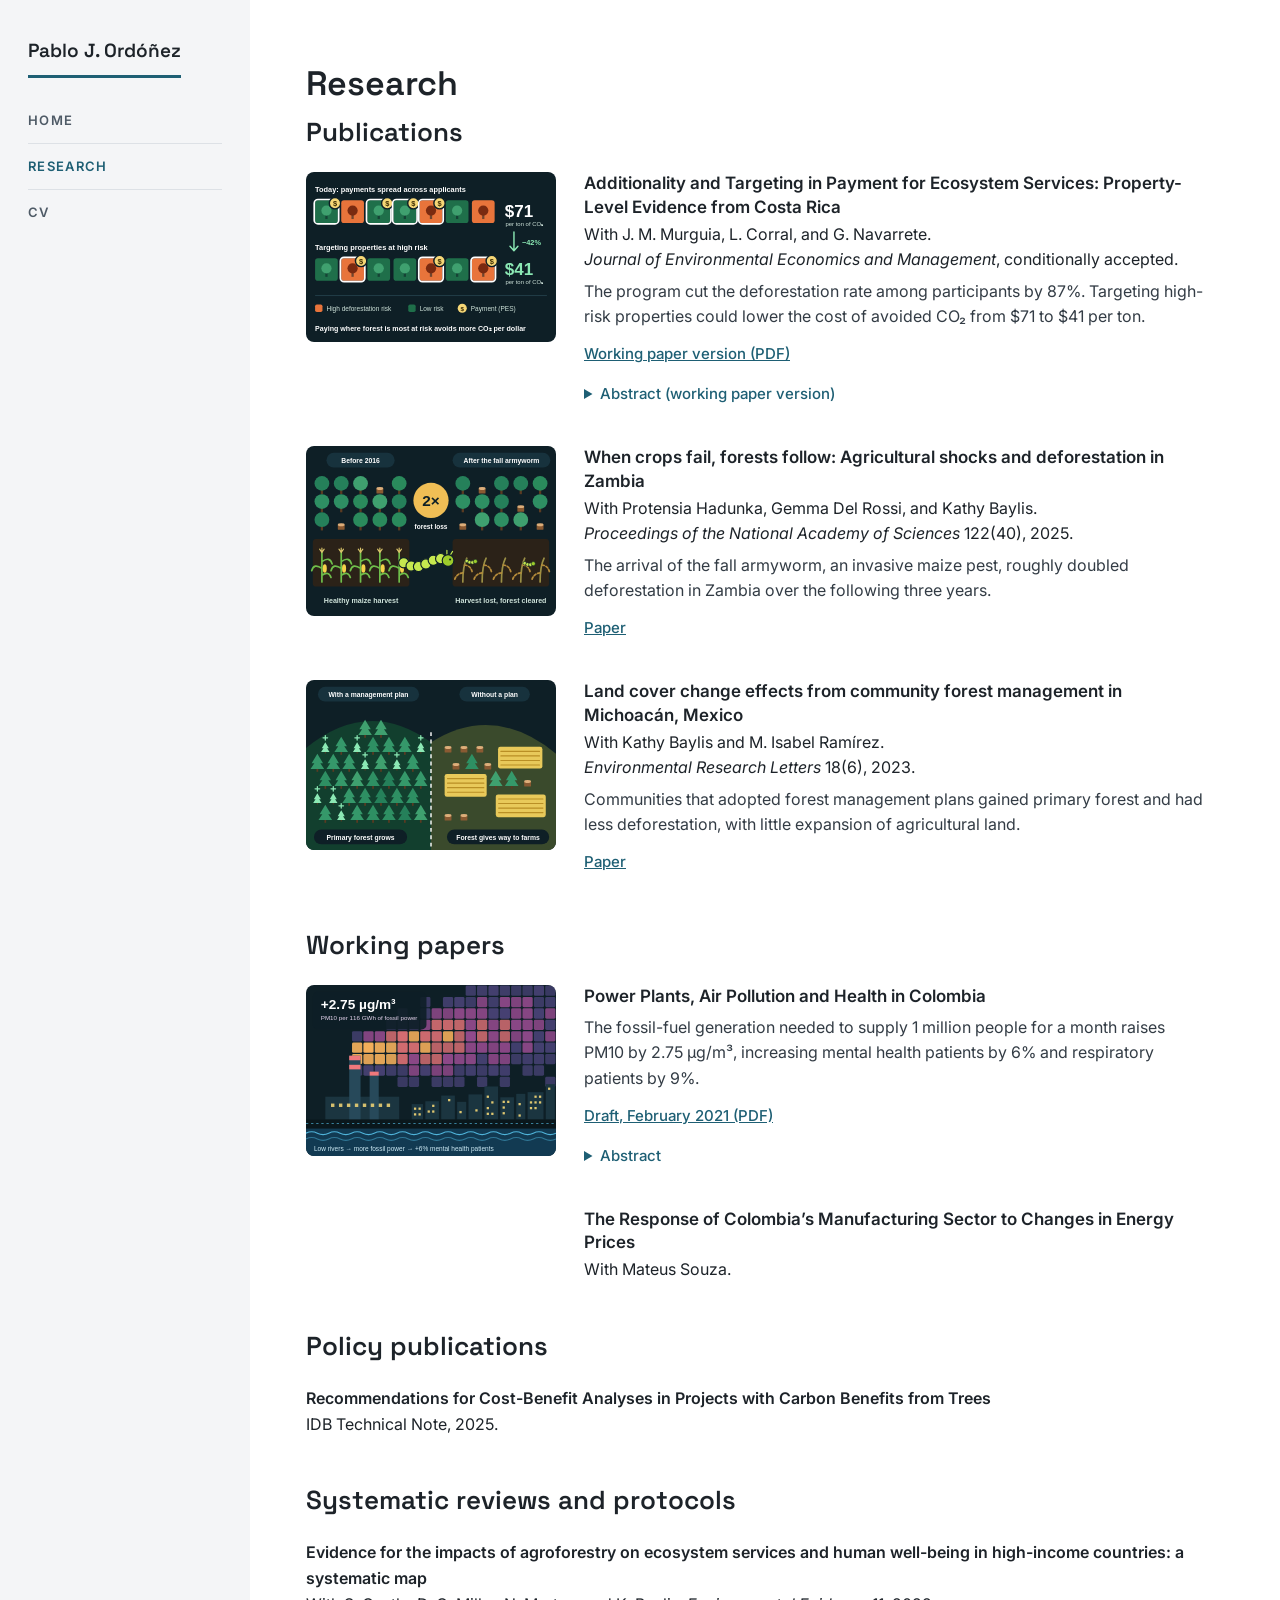
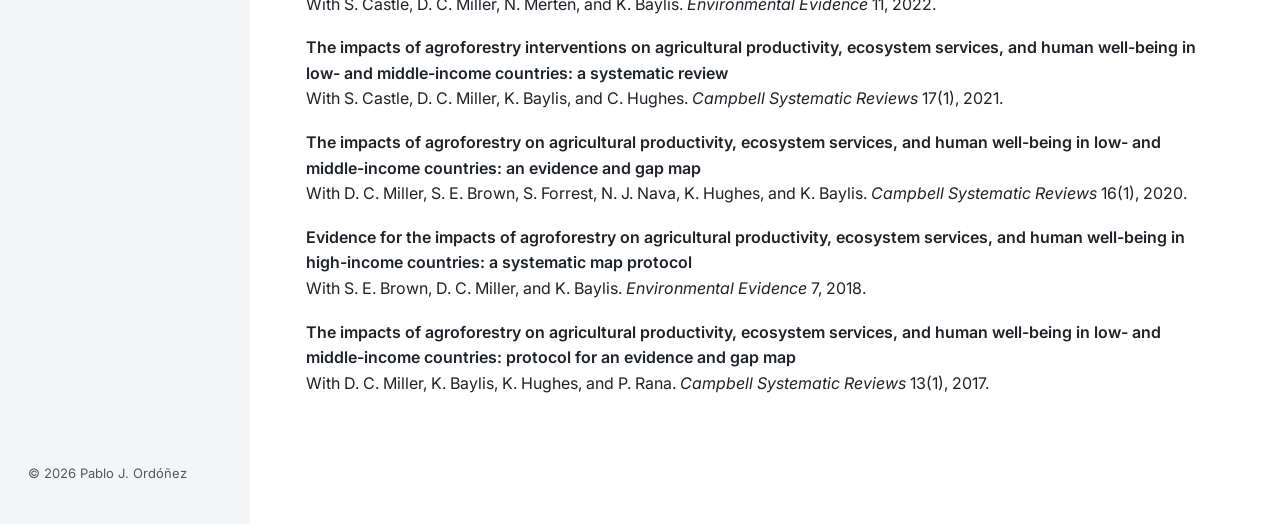
==== research.html @ ce266dba "Add files via upload" ====
<!doctype html>
<html lang="en">
<head>
<meta charset="utf-8">
<meta name="viewport" content="width=device-width, initial-scale=1">
<title>Research | Pablo J. Ordóñez</title>
<meta name="description" content="Publications, working papers and policy notes by Pablo J. Ordóñez on deforestation, land use, payments for ecosystem services, and air pollution and health.">
<link rel="icon" href="images/favicon.svg" type="image/svg+xml">
<link rel="preconnect" href="https://fonts.googleapis.com">
<link rel="preconnect" href="https://fonts.gstatic.com" crossorigin>
<link rel="stylesheet" href="https://fonts.googleapis.com/css2?family=Inter:wght@400;500;600&family=Space+Grotesk:wght@500;600&display=swap">
<link rel="stylesheet" href="style.css">
</head>
<body>

<aside class="sidebar">
  <a class="site-name" href="index.html">Pablo J. Ordóñez</a>
  <nav class="menu" aria-label="Main">
    <a href="index.html">Home</a>
    <a href="research.html" aria-current="page">Research</a>
    <a href="cv.html">CV</a>
  </nav>
  <small>© 2026 Pablo J. Ordóñez</small>
</aside>

<main>
  <div class="wrap">
    <h1>Research</h1>

    <section aria-labelledby="publications">
      <h2 id="publications">Publications</h2>

      <article class="paper">
        <img src="images/fig-costa-rica.svg" width="440" height="300" alt="The same seven properties twice: payments spread across applicants cost 71 dollars per ton of CO2; paying the high-risk properties costs 41 dollars per ton.">
        <div class="paper-body">
          <h3>Additionality and Targeting in Payment for Ecosystem Services: Property-Level Evidence from Costa Rica</h3>
          <p>With J. M. Murguia, L. Corral, and G. Navarrete.</p>
          <p><em>Journal of Environmental Economics and Management</em>, conditionally accepted.</p>
          <p class="finding">The program cut the deforestation rate among participants by 87%. Targeting high-risk properties could lower the cost of avoided CO₂ from $71 to $41 per ton.</p>
          <div class="links">
            <a href="https://github.com/pablojordonez/WebsiteDocs/raw/main/JMP_Ordonez_2023_Costa_Rica_PES.pdf">Working paper version (PDF)</a>
          </div>
          <details>
            <summary>Abstract (working paper version)</summary>
            <p>Our study evaluates the effect on deforestation and land cover of Costa Rica’s payment-for-ecosystem-services (PES) program, one of the oldest country-wide PES programs in the world. Using property level data from over 2,600 landowners who applied to participate in the program between 2016 and 2019, we employ an event study design using modern methods that account for rollout under treatment heterogeneity and find a statistically significant decrease in the deforestation rate. The estimated effect represents an 87% decrease with respect to the pre-2016 average deforestation rate and is equivalent to 0.09 hectares of avoided deforestation per property (a small total effect given the low baseline deforestation). We find no significant effect on forest cover, but we find suggestive evidence that there is a shift from annual to perennial crops. Given that the lack of additionality is one of the main critiques of PES programs, we explore whether the program could increase its additionality by targeting properties with higher ex-ante deforestation risk. For this, we train a machine learning model to predict which properties have a higher risk of deforestation and find that the program is currently not enrolling disproportionately more high-risk properties. Limiting our focus to these properties, we find that the reduction in the deforestation rate is 27-73% larger than what we find for the whole sample of participants. Risk-based targeting could reduce the cost of avoided CO₂ emissions by 42%, from $71 for the current program to $41 per ton, well under current estimates of the social cost of carbon.</p>
          </details>
        </div>
      </article>

      <article class="paper">
        <img src="images/fig-zambia.svg" width="440" height="300" alt="Before 2016: healthy maize and an intact forest. After the fall armyworm: the maize is eaten and twice as many trees are cut.">
        <div class="paper-body">
          <h3>When crops fail, forests follow: Agricultural shocks and deforestation in Zambia</h3>
          <p>With Protensia Hadunka, Gemma Del Rossi, and Kathy Baylis.</p>
          <p><em>Proceedings of the National Academy of Sciences</em> 122(40), 2025.</p>
          <p class="finding">The arrival of the fall armyworm, an invasive maize pest, roughly doubled deforestation in Zambia over the following three years.</p>
          <div class="links">
            <a href="https://www.pnas.org/doi/10.1073/pnas.2427156122">Paper</a>
            <!-- TODO: add press coverage, e.g. <a href="https://...">Press</a> -->
          </div>
          <!-- TODO: paste the published abstract and uncomment.
          <details>
            <summary>Abstract</summary>
            <p>ABSTRACT TEXT</p>
          </details>
          -->
        </div>
      </article>

      <article class="paper">
        <img src="images/fig-michoacan.svg" width="440" height="300" alt="Two neighbouring hills: the community with a forest management plan has dense, growing pine forest; the one without has stumps and farm fields.">
        <div class="paper-body">
          <h3>Land cover change effects from community forest management in Michoacán, Mexico</h3>
          <p>With Kathy Baylis and M. Isabel Ramírez.</p>
          <p><em>Environmental Research Letters</em> 18(6), 2023.</p>
          <p class="finding">Communities that adopted forest management plans gained primary forest and had less deforestation, with little expansion of agricultural land.</p>
          <div class="links">
            <a href="https://iopscience.iop.org/article/10.1088/1748-9326/accdef">Paper</a>
          </div>
          <!-- TODO: paste the published abstract and uncomment.
          <details>
            <summary>Abstract</summary>
            <p>ABSTRACT TEXT</p>
          </details>
          -->
        </div>
      </article>
    </section>

    <section aria-labelledby="working-papers">
      <h2 id="working-papers">Working papers</h2>

      <article class="paper">
        <img src="images/fig-colombia.svg" width="440" height="300" alt="A fossil-fuel power plant sends a plume of particulate pollution over a city while the river runs low.">
        <div class="paper-body">
          <h3>Power Plants, Air Pollution and Health in Colombia</h3>
          <!-- TODO: add status, e.g. <p><em>Under revision.</em></p> -->
          <p class="finding">The fossil-fuel generation needed to supply 1 million people for a month raises PM10 by 2.75 µg/m³, increasing mental health patients by 6% and respiratory patients by 9%.</p>
          <div class="links">
            <a href="https://github.com/pjordon2/MyWebsite/raw/master/JMP_Ordonez.pdf">Draft, February 2021 (PDF)</a>
          </div>
          <details>
            <summary>Abstract</summary>
            <p>In this paper I estimate how electricity generation from fossil fuel power plants affects air pollution in Colombia, and how that air pollution affects the mental, respiratory and cardiovascular health of the population around them. I use the river flows that feed hydroelectric power plants as instruments for electricity generation from fossil-fuel plants, to estimate increases on particulate matter (PM10) and associated health effects. I find that the electricity necessary to meet the monthly demand for 1 million people (116 GWh), is responsible for 2.75 µg/m³ of PM10, leading to an increase in mental health patients of 6%, and of 9% for respiratory health patients. I show that this has significant economic effects, highlighting that the inclusion of mental health effects increases the total costs by 13%. The total health costs for the 24 million people in my sample, amount to 22 million USD per year, for 1 µg/m³ of PM10. A cost-benefit analysis of the replacement of coal power plants around Bogotá by solar generation, shows that the health benefits outweigh the cost of the tax incentives, with a benefit-cost ratio of 6:1.</p>
          </details>
        </div>
      </article>

      <article class="paper text-only">
        <div class="paper-body">
          <h3>The Response of Colombia’s Manufacturing Sector to Changes in Energy Prices</h3>
          <p>With Mateus Souza.</p>
        </div>
      </article>
    </section>

    <!-- TODO: list work in progress and uncomment.
    <section aria-labelledby="in-progress">
      <h2 id="in-progress">Work in progress</h2>
      <p class="review">TITLE, with COAUTHORS</p>
      <p class="review">TITLE, with COAUTHORS</p>
    </section>
    -->

    <section aria-labelledby="policy">
      <h2 id="policy">Policy publications</h2>
      <p class="review"><a href="https://publications.iadb.org/en/recommendations-cost-benefit-analyses-projects-carbon-benefits-trees">Recommendations for Cost-Benefit Analyses in Projects with Carbon Benefits from Trees</a>IDB Technical Note, 2025.</p>
    </section>

    <section aria-labelledby="reviews">
      <h2 id="reviews">Systematic reviews and protocols</h2>
      <p class="review"><a href="https://doi.org/10.1186/s13750-022-00260-4">Evidence for the impacts of agroforestry on ecosystem services and human well-being in high-income countries: a systematic map</a>With S. Castle, D. C. Miller, N. Merten, and K. Baylis. <em>Environmental Evidence</em> 11, 2022.</p>
      <p class="review"><a href="https://doi.org/10.1002/cl2.1167">The impacts of agroforestry interventions on agricultural productivity, ecosystem services, and human well-being in low- and middle-income countries: a systematic review</a>With S. Castle, D. C. Miller, K. Baylis, and C. Hughes. <em>Campbell Systematic Reviews</em> 17(1), 2021.</p>
      <p class="review"><a href="https://doi.org/10.1002/cl2.1066">The impacts of agroforestry on agricultural productivity, ecosystem services, and human well-being in low- and middle-income countries: an evidence and gap map</a>With D. C. Miller, S. E. Brown, S. Forrest, N. J. Nava, K. Hughes, and K. Baylis. <em>Campbell Systematic Reviews</em> 16(1), 2020.</p>
      <p class="review"><a href="https://doi.org/10.1186/s13750-018-0136-0">Evidence for the impacts of agroforestry on agricultural productivity, ecosystem services, and human well-being in high-income countries: a systematic map protocol</a>With S. E. Brown, D. C. Miller, and K. Baylis. <em>Environmental Evidence</em> 7, 2018.</p>
      <p class="review"><a href="https://doi.org/10.1002/CL2.173">The impacts of agroforestry on agricultural productivity, ecosystem services, and human well-being in low- and middle-income countries: protocol for an evidence and gap map</a>With D. C. Miller, K. Baylis, K. Hughes, and P. Rana. <em>Campbell Systematic Reviews</em> 13(1), 2017.</p>
    </section>

  </div>
</main>

</body>
</html>
---- style.css ----
/* Pablo J. Ordóñez — site styles. Change the --accent colors to retheme the site. */
:root {
  --ink: #1D2329;
  --body: #333C45;
  --muted: #4E5A66;
  --line: #DDE1E6;
  --panel: #F4F5F7;
  --accent: #1E5F74;
  --accent-dark: #12414F;
  --bg: #FFFFFF;
  color-scheme: light;
}

* { box-sizing: border-box; }
html { -webkit-text-size-adjust: 100%; }

body {
  margin: 0;
  display: flex;
  min-height: 100vh;
  font-family: Inter, system-ui, -apple-system, "Segoe UI", sans-serif;
  font-size: 17px;
  line-height: 1.65;
  color: var(--ink);
  background: var(--bg);
}

a { color: var(--accent); }
a:hover { color: var(--accent-dark); }
a:focus-visible, summary:focus-visible { outline: 2px solid var(--accent); outline-offset: 3px; }

h1, h2, .site-name {
  font-family: "Space Grotesk", Inter, system-ui, sans-serif;
  font-weight: 600;
  line-height: 1.2;
}

/* ---------- Side menu ---------- */
.sidebar {
  flex: 0 0 250px;
  background: var(--panel);
  padding: 40px 28px;
  display: flex;
  flex-direction: column;
  gap: 20px;
}
.site-name {
  align-self: flex-start;
  font-size: 19px;
  color: var(--ink);
  text-decoration: none;
  padding-bottom: 12px;
  border-bottom: 3px solid var(--accent);
}
.site-name:hover { color: var(--ink); }
.menu {
  display: flex;
  flex-direction: column;
  font-size: 13px;
  font-weight: 600;
  letter-spacing: 0.1em;
  text-transform: uppercase;
}
.menu a {
  min-height: 46px;
  display: flex;
  align-items: center;
  color: var(--muted);
  text-decoration: none;
  border-bottom: 1px solid var(--line);
}
.menu a:last-child { border-bottom: 0; }
.menu a:hover, .menu a[aria-current="page"] { color: var(--accent); }
.sidebar small { margin-top: auto; font-size: 13px; color: var(--muted); }

/* ---------- Content ---------- */
main { flex: 1; min-width: 0; padding: 64px 56px 80px; }
.wrap { max-width: 900px; }
h1 { font-size: 34px; margin: 0 0 12px; }
h2 { font-size: 26px; margin: 0 0 24px; }
section { margin-bottom: 48px; }

/* Home */
.intro { display: flex; flex-wrap: wrap; align-items: flex-start; gap: 40px 64px; }
.bio { flex: 999 1 380px; min-width: 0; max-width: 540px; }
.bio p { margin: 0 0 16px; }
.role { font-size: 18px; font-weight: 500; color: var(--accent); }
.card { flex: 1 1 240px; min-width: 0; max-width: 280px; }
.photo {
  position: relative;
  width: 180px;
  height: 180px;
  border-radius: 50%;
  overflow: hidden;
  background: var(--panel);
  display: grid;
  place-items: center;
  font-family: "Space Grotesk", Inter, sans-serif;
  font-size: 44px;
  color: var(--muted);
}
.photo img { position: absolute; inset: 0; width: 100%; height: 100%; object-fit: cover; }
.contacts { list-style: none; margin: 20px 0 0; padding: 0; font-size: 15px; }
.contacts a {
  min-height: 46px;
  display: flex;
  align-items: center;
  gap: 12px;
  text-decoration: none;
  border-top: 1px solid var(--line);
}
.contacts li:last-child a { border-bottom: 1px solid var(--line); }
.contacts svg { flex: none; }

/* Research */
.paper { display: flex; flex-wrap: wrap; align-items: flex-start; gap: 16px 28px; margin-bottom: 32px; }
.paper > img { flex: 0 0 250px; width: 250px; max-width: 100%; height: auto; border-radius: 8px; }
.paper-body { flex: 1 1 340px; min-width: 0; font-size: 16px; line-height: 1.6; }
.paper-body h3 { margin: 0 0 2px; font-size: 17px; font-weight: 600; line-height: 1.4; }
.paper-body p { margin: 0; }
.paper-body .finding { margin-top: 6px; color: var(--body); }
.links { display: flex; flex-wrap: wrap; gap: 0 20px; margin-top: 4px; font-size: 15px; font-weight: 500; }
.links a { min-height: 40px; display: inline-flex; align-items: center; }
details summary { cursor: pointer; padding: 8px 0; font-size: 15px; font-weight: 500; color: var(--accent); }
details p { font-size: 15px; line-height: 1.65; color: var(--body); }
.review { margin: 0 0 18px; font-size: 16px; line-height: 1.6; }
.review a { display: block; font-weight: 600; color: var(--ink); text-decoration: none; }
.review a:hover { color: var(--accent); text-decoration: underline; }

@media (min-width: 1000px) { .paper.text-only .paper-body { margin-left: 278px; } }

/* CV and teaching */
.button {
  display: inline-flex;
  align-items: center;
  gap: 8px;
  min-height: 46px;
  padding: 0 20px;
  border-radius: 6px;
  background: var(--accent);
  color: #FFFFFF;
  font-weight: 600;
  text-decoration: none;
}
.button:hover { background: var(--accent-dark); color: #FFFFFF; }
.row { display: flex; flex-wrap: wrap; gap: 2px 32px; padding: 12px 0; border-top: 1px solid var(--line); }
.row:last-child { border-bottom: 1px solid var(--line); }
.row .when { flex: 0 0 150px; font-size: 15px; color: var(--muted); font-variant-numeric: tabular-nums; }
.row .what { flex: 1 1 340px; min-width: 0; }

/* ---------- Phones and narrow windows ---------- */
@media (max-width: 760px) {
  body { flex-direction: column; }
  .sidebar { flex: none; padding: 16px 20px 8px; gap: 6px; }
  .menu { flex-direction: row; flex-wrap: wrap; gap: 0 24px; }
  .menu a { border-bottom: 0; }
  .sidebar small { display: none; }
  main { padding: 32px 20px 56px; }
  h1 { font-size: 30px; }
}
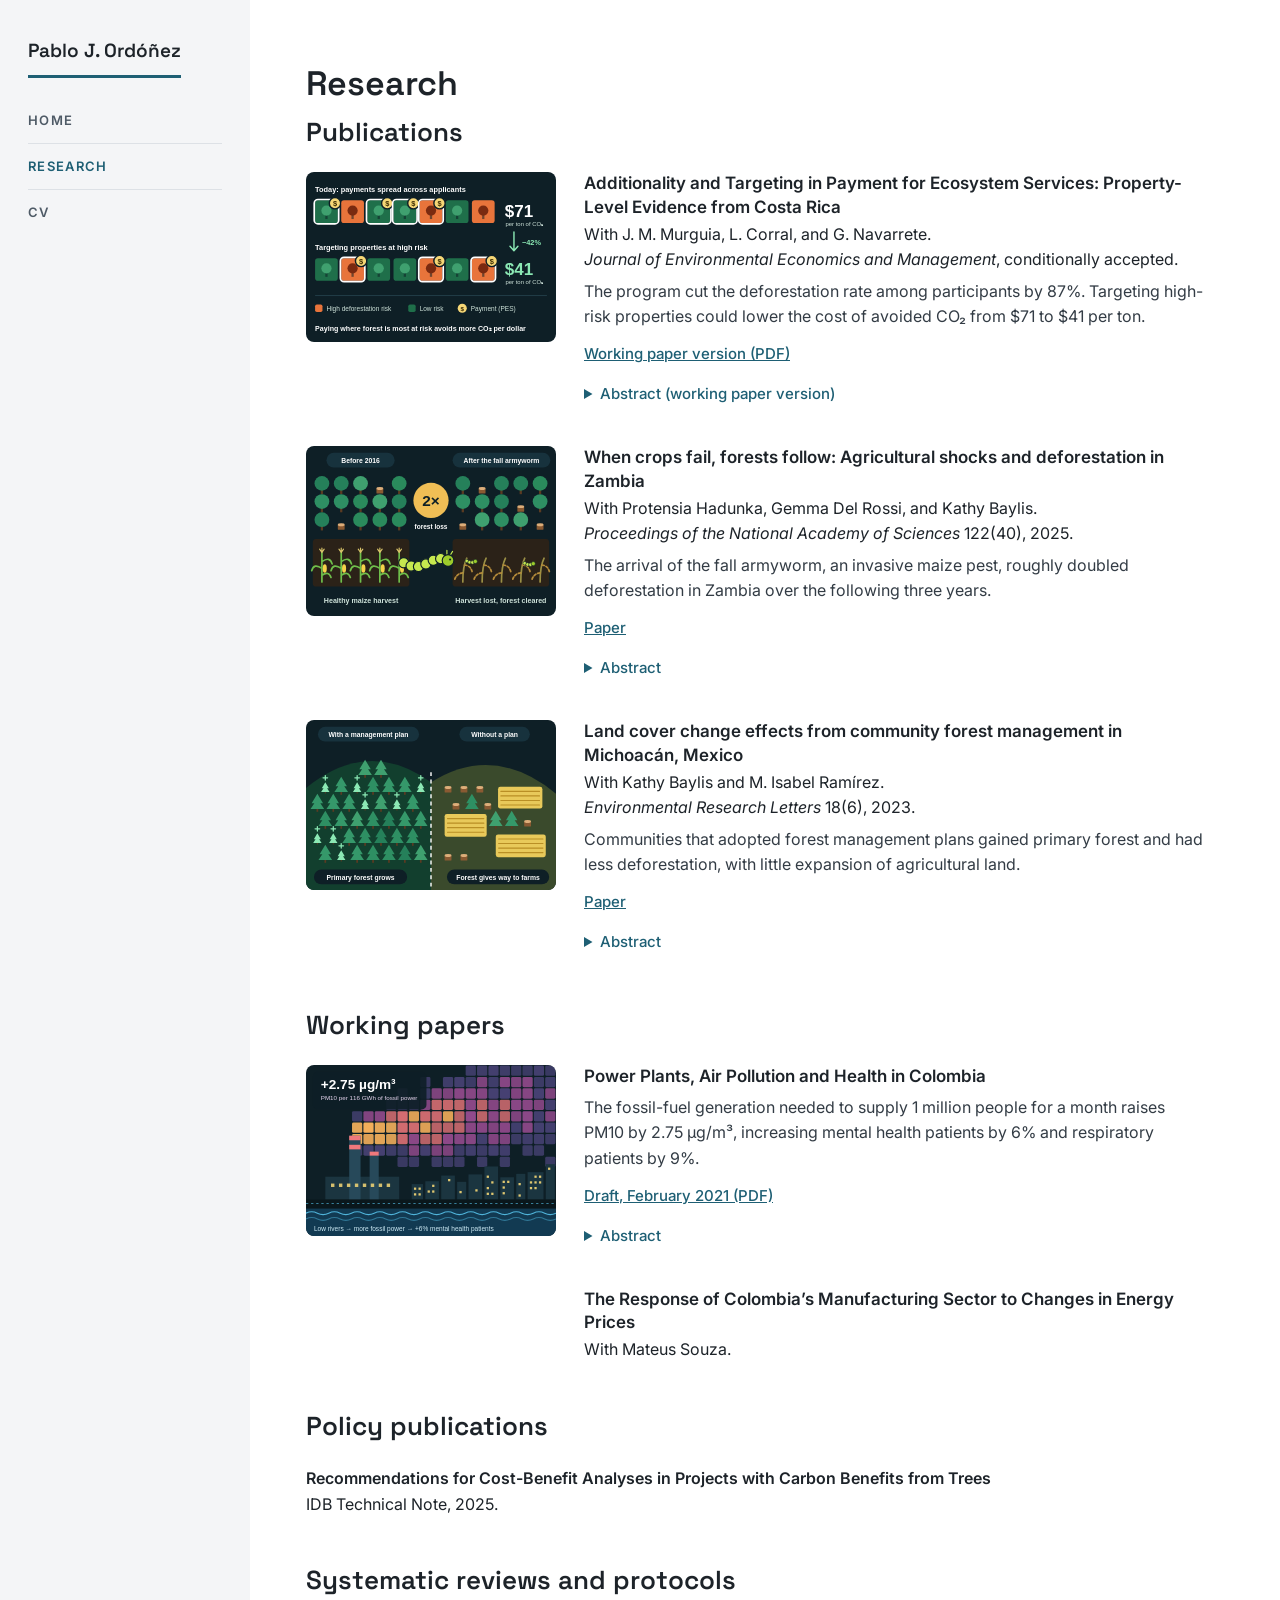
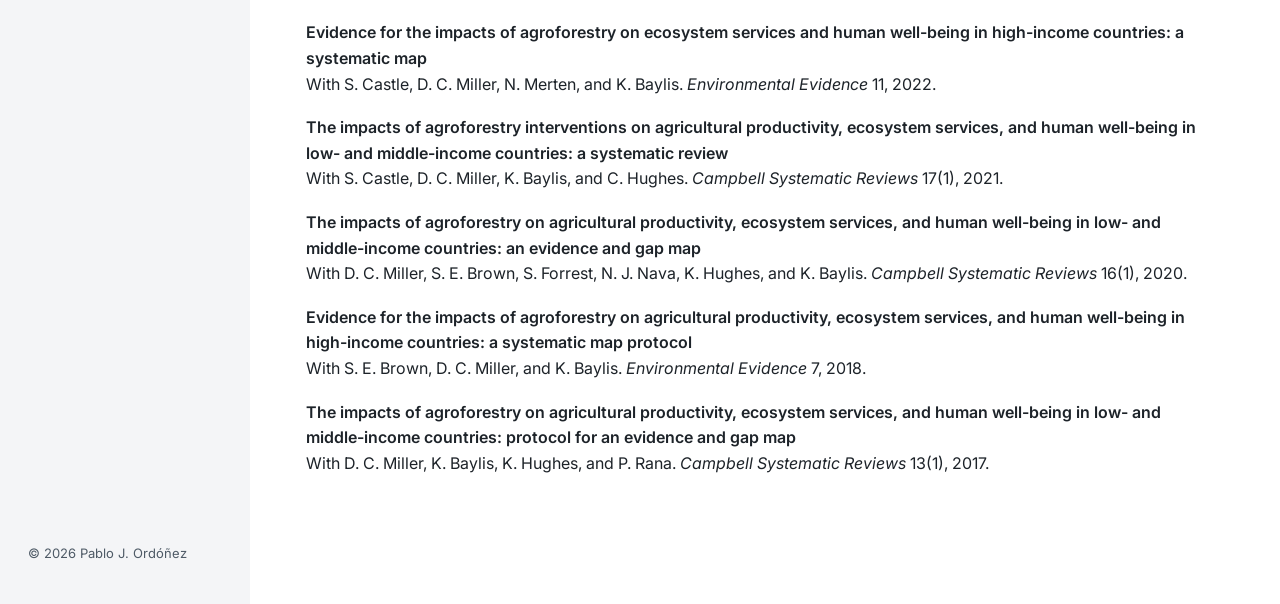
==== commit f43ca0f1: "Add published abstracts for PNAS and ERL papers Co-Authored-By: Claude Opus 5.5 <noreply@anthropic.c" ====
--- a/research.html
+++ b/research.html
@@ -58,12 +58,10 @@
             <a href="https://www.pnas.org/doi/10.1073/pnas.2427156122">Paper</a>
             <!-- TODO: add press coverage, e.g. <a href="https://...">Press</a> -->
           </div>
-          <!-- TODO: paste the published abstract and uncomment.
           <details>
             <summary>Abstract</summary>
-            <p>ABSTRACT TEXT</p>
+            <p>As climate change makes agricultural production shocks more frequent and severe, it is vital to understand their effect on farmer welfare, land use, and deforestation. Theoretically, a change in agricultural productivity could increase or decrease deforestation by changing demand for agricultural land and/or through the consumption of forests as a coping strategy. This paper uses the introduction of a crop pest to sub-Saharan Africa to estimate the effect of a negative agricultural productivity shock on deforestation. Using primary household data, we first find that farmers who were exposed to higher levels of fall armyworm saw substantial decreases in yield and food security. Using estimates of fall armyworm suitability in conjunction with machine-learning models of maize yields and deforestation, we find that the introduction of the fall armyworm induced a doubling of the deforestation rate in Zambia in the 3 y following the outbreak. This increase was driven both by increased agricultural land expansion and increased charcoal production as a coping strategy. These responses vary substantially over space. More remote areas experienced 23% lower FAW-induced deforestation compared with the sample average, suggesting that farmers with access to maize and charcoal markets may have increased deforestation as a response. Wealthier areas were also less likely to deforest in response to FAW pressure. In sum, our results suggest that negative agricultural productivity shocks may lead to a negative climate feedback, with farmers engaging in emissions-increasing strategies in response.</p>
           </details>
-          -->
         </div>
       </article>
 
@@ -77,12 +75,10 @@
           <div class="links">
             <a href="https://iopscience.iop.org/article/10.1088/1748-9326/accdef">Paper</a>
           </div>
-          <!-- TODO: paste the published abstract and uncomment.
           <details>
             <summary>Abstract</summary>
-            <p>ABSTRACT TEXT</p>
+            <p>More than half of Mexico’s forests and about a third of the forests of the world are communally owned. Despite this, community forest management (CFM) is the least studied forest management policy, and existing studies have focused on the effects of CFM on deforestation. In this paper, we evaluate the effect of CFM on land cover more broadly, to understand how CFM affects a community’s land use decisions. Mexico’s forestry administration mandates that to legally sell timber, communities must adopt forest management plans designed by a certified forester. In this study, we use differential access to foresters to identify the effect of community management on land cover and deforestation. We find that over time communities that adopt management plans see relatively more primary forest, a limited expansion of the agricultural frontier, and a decrease in deforestation. The decrease in deforestation is economically significant since the economic benefits from the avoided CO₂ emissions alone could far outweigh the costs of adopting the management plans.</p>
           </details>
-          -->
         </div>
       </article>
     </section>
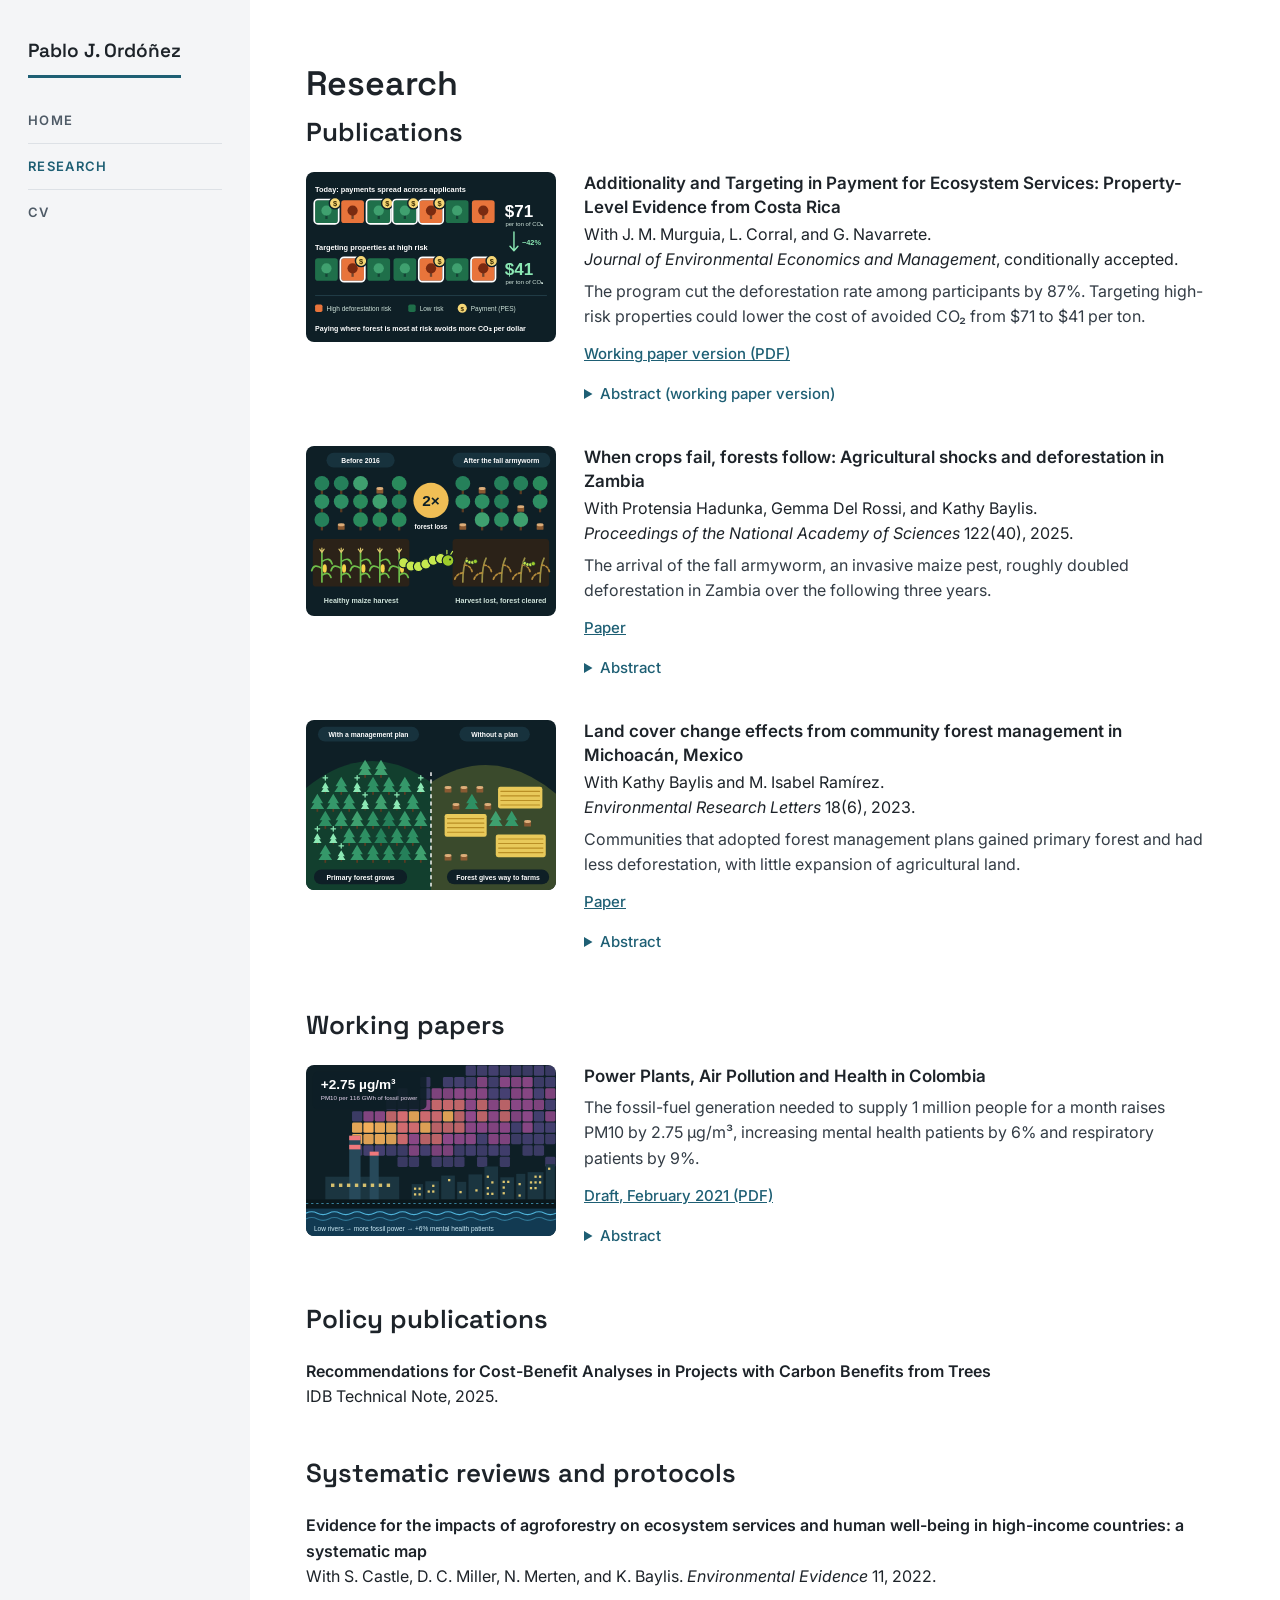
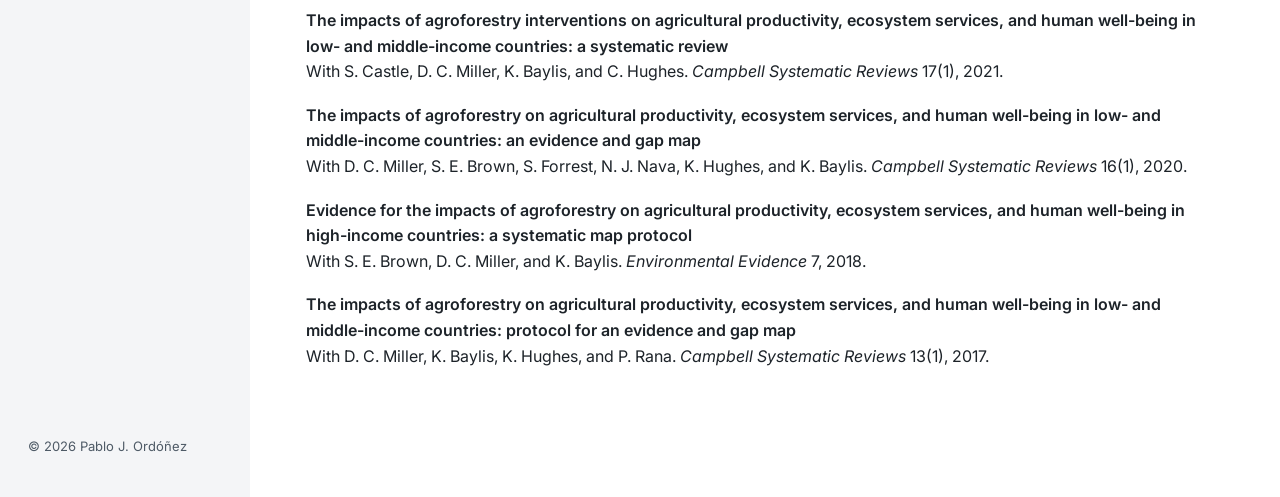
==== commit da609e9c: "Remove Colombia manufacturing working paper Co-Authored-By: Claude Opus 5.5 <noreply@anthropic.com>" ====
--- a/research.html
+++ b/research.html
@@ -101,13 +101,6 @@
           </details>
         </div>
       </article>
-
-      <article class="paper text-only">
-        <div class="paper-body">
-          <h3>The Response of Colombia’s Manufacturing Sector to Changes in Energy Prices</h3>
-          <p>With Mateus Souza.</p>
-        </div>
-      </article>
     </section>
 
     <!-- TODO: list work in progress and uncomment.
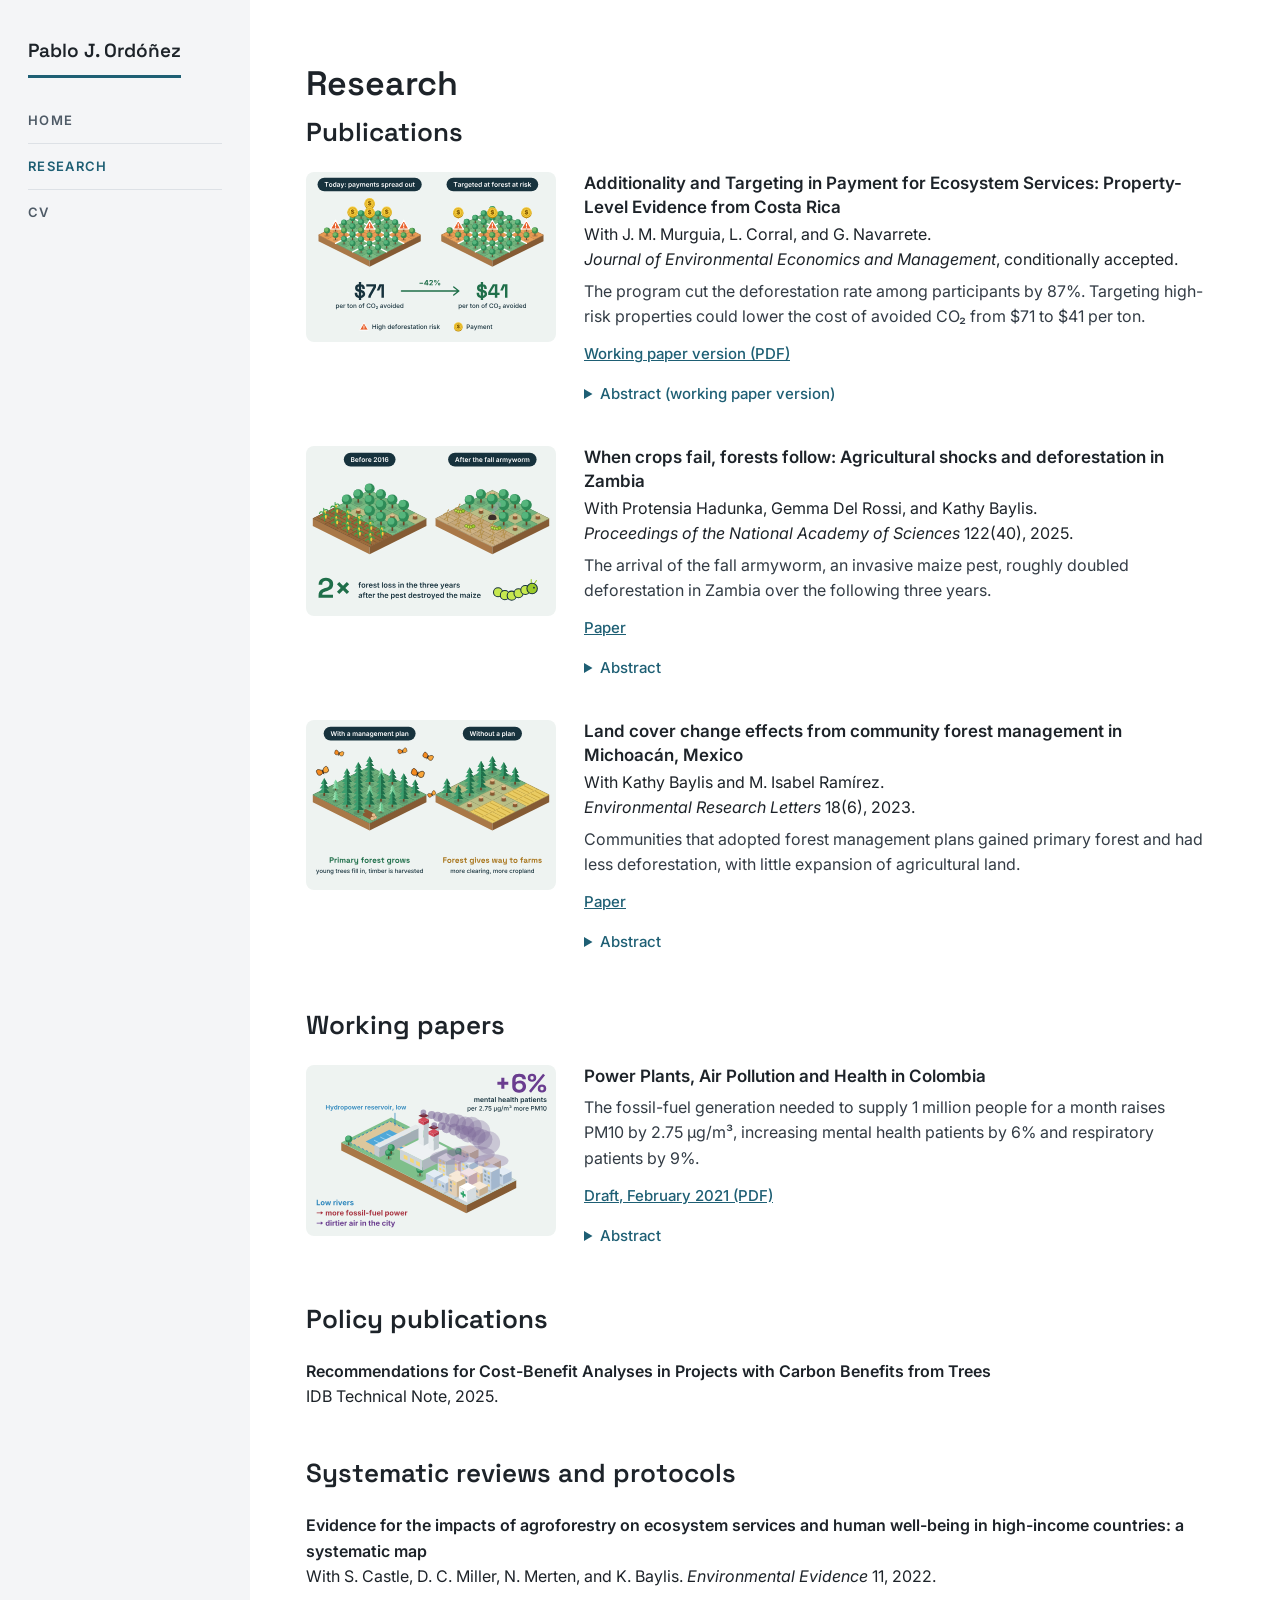
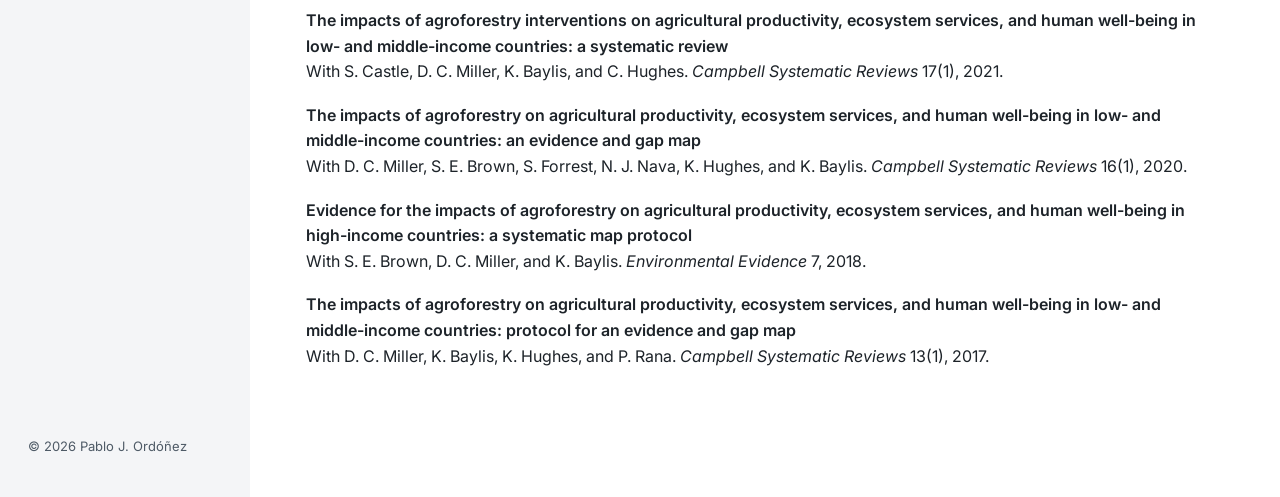
==== commit 771c447e: "Update paper illustrations and match their alt text Co-Authored-By: Claude Opus 5.5 <noreply@anthrop" ====
--- a/research.html
+++ b/research.html
@@ -31,7 +31,7 @@
       <h2 id="publications">Publications</h2>
 
       <article class="paper">
-        <img src="images/fig-costa-rica.svg" width="440" height="300" alt="The same seven properties twice: payments spread across applicants cost 71 dollars per ton of CO2; paying the high-risk properties costs 41 dollars per ton.">
+        <img src="images/fig-costa-rica.svg" width="440" height="300" alt="Two landscapes of nine forest properties each. Today payments are spread across properties, mostly low risk, at 71 dollars per ton of CO2. Targeting the three high-risk properties costs 41 dollars per ton.">
         <div class="paper-body">
           <h3>Additionality and Targeting in Payment for Ecosystem Services: Property-Level Evidence from Costa Rica</h3>
           <p>With J. M. Murguia, L. Corral, and G. Navarrete.</p>
@@ -48,7 +48,7 @@
       </article>
 
       <article class="paper">
-        <img src="images/fig-zambia.svg" width="440" height="300" alt="Before 2016: healthy maize and an intact forest. After the fall armyworm: the maize is eaten and twice as many trees are cut.">
+        <img src="images/fig-zambia.svg" width="440" height="300" alt="Two small landscapes. Before 2016 the maize is healthy and three forest plots are cleared; after the fall armyworm the maize is destroyed and six plots are cleared.">
         <div class="paper-body">
           <h3>When crops fail, forests follow: Agricultural shocks and deforestation in Zambia</h3>
           <p>With Protensia Hadunka, Gemma Del Rossi, and Kathy Baylis.</p>
@@ -66,7 +66,7 @@
       </article>
 
       <article class="paper">
-        <img src="images/fig-michoacan.svg" width="440" height="300" alt="Two neighbouring hills: the community with a forest management plan has dense, growing pine forest; the one without has stumps and farm fields.">
+        <img src="images/fig-michoacan.svg" width="440" height="300" alt="Two small landscapes. With a forest management plan the land is covered in pines with young trees growing; without a plan there are stumps and crop fields.">
         <div class="paper-body">
           <h3>Land cover change effects from community forest management in Michoacán, Mexico</h3>
           <p>With Kathy Baylis and M. Isabel Ramírez.</p>
@@ -87,7 +87,7 @@
       <h2 id="working-papers">Working papers</h2>
 
       <article class="paper">
-        <img src="images/fig-colombia.svg" width="440" height="300" alt="A fossil-fuel power plant sends a plume of particulate pollution over a city while the river runs low.">
+        <img src="images/fig-colombia.svg" width="440" height="300" alt="A landscape with a hydropower dam whose reservoir is low, a fossil-fuel power plant sending smoke toward a city, and a hospital. Mental health patients rise 6 percent.">
         <div class="paper-body">
           <h3>Power Plants, Air Pollution and Health in Colombia</h3>
           <!-- TODO: add status, e.g. <p><em>Under revision.</em></p> -->
